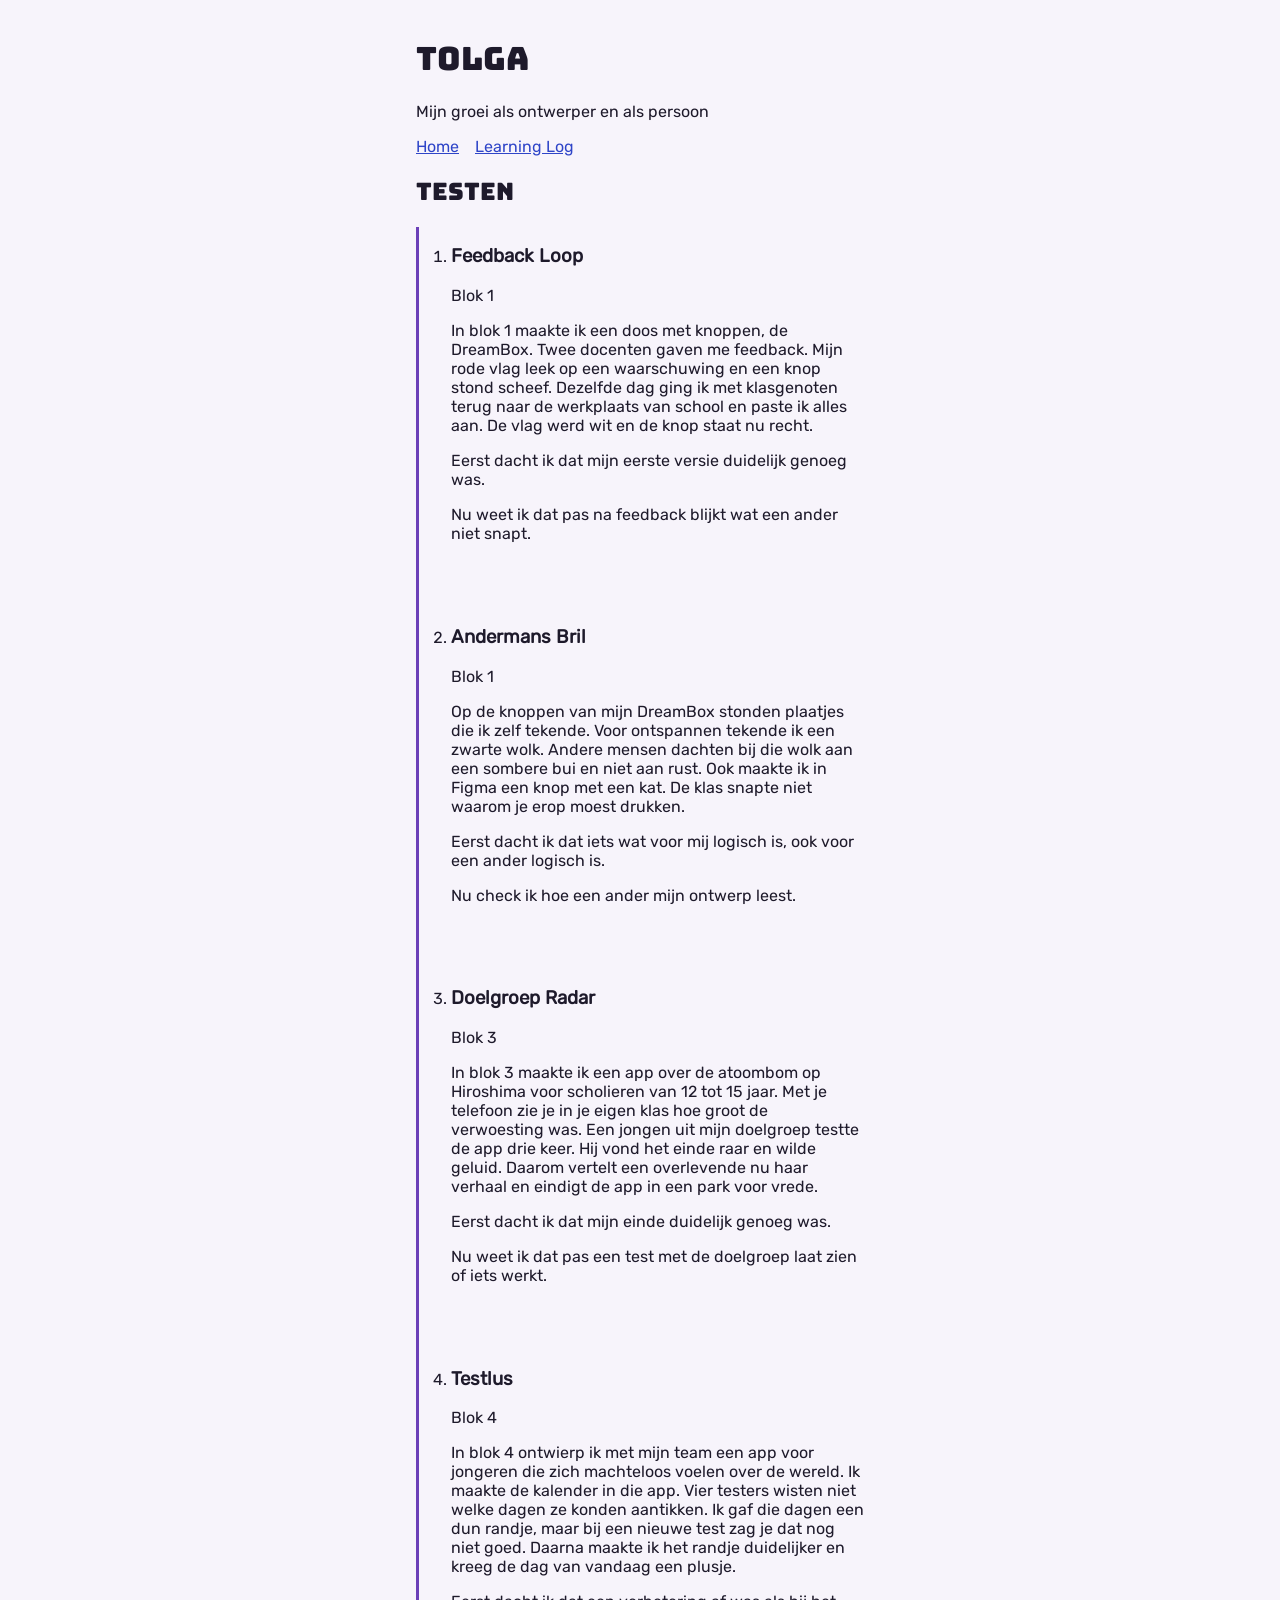
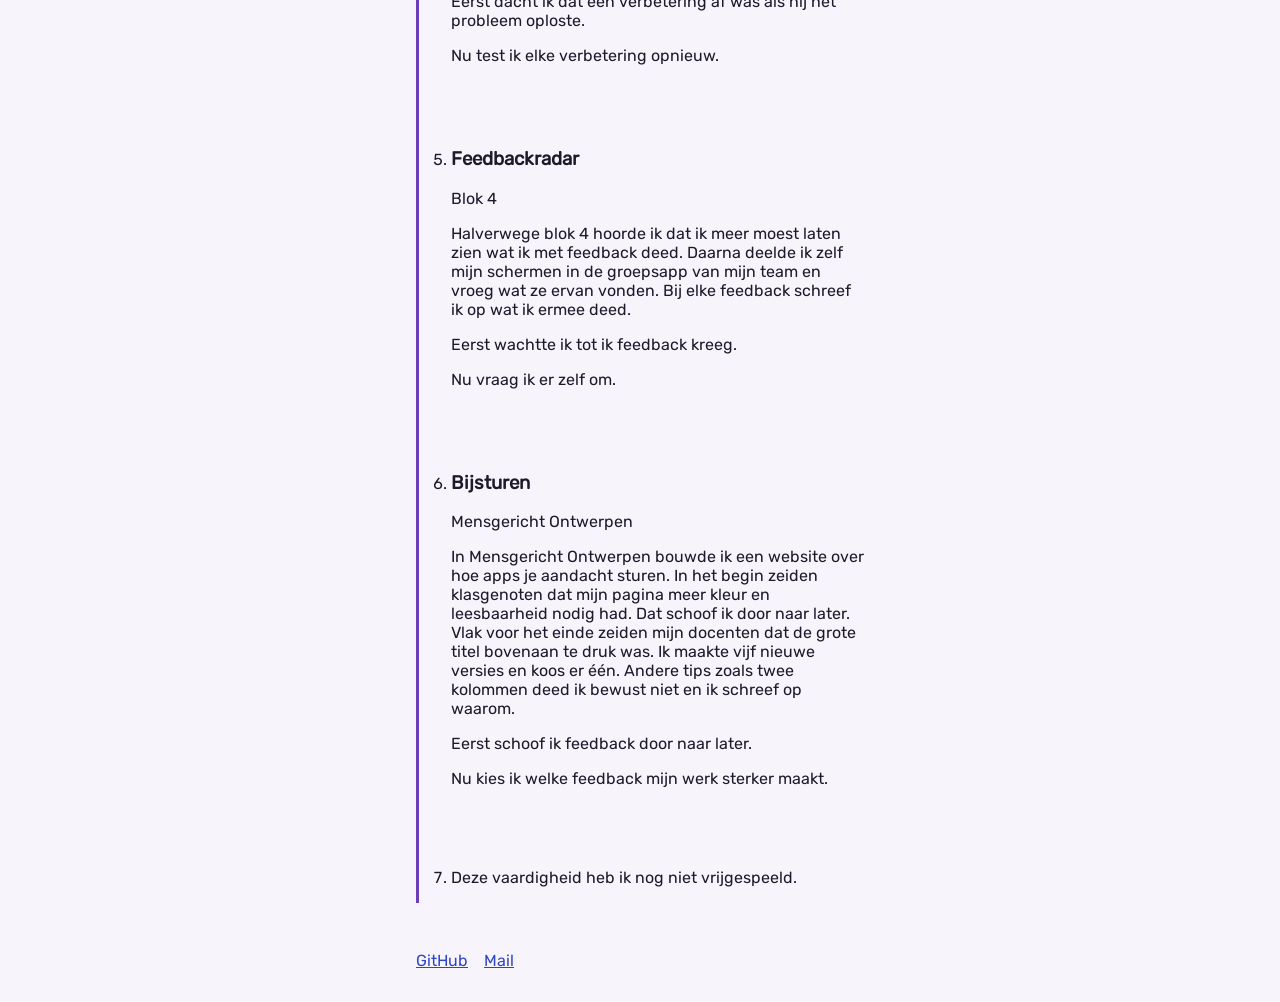
==== index.html @ 5c1b427d "html tak testen met zes vaardigheden en een slot" ====
<!doctype html>
<html lang="nl">
  <head>
    <meta charset="UTF-8" />
    <meta name="viewport" content="width=device-width, initial-scale=1.0" />
    <meta name="author" content="Tolga Kece" />
    <meta name="color-scheme" content="dark light" />

    <title>Digital garden van Tolga</title>
    <link rel="stylesheet" href="./css/normal.css" />

    <!-- Voeg jouw eigen domein toe in data-page -->
    <script
      data-page="https://tolgakece.nl"
      src="./scripts/main.js"
      defer
    ></script>
  </head>
  <body>
    <header>
      <h1>Tolga</h1>
      <p>Mijn groei als ontwerper en als persoon</p>
      <nav>
        <ul>
          <li><a href="index.html">Home</a></li>
          <li><a href="https://github.com/Tolgak68/Tolga">Learning Log</a></li>
        </ul>
      </nav>
    </header>

    <main>
      <section>
        <h2>Testen</h2>
        <ol>
          <li>
            <h3>Feedback Loop</h3>
            <p>Blok 1</p>
            <p>
              In blok 1 maakte ik een doos met knoppen, de DreamBox. Twee
              docenten gaven me feedback. Mijn rode vlag leek op een
              waarschuwing en een knop stond scheef. Dezelfde dag ging ik met
              klasgenoten terug naar de werkplaats van school en paste ik alles
              aan. De vlag werd wit en de knop staat nu recht.
            </p>
            <p>Eerst dacht ik dat mijn eerste versie duidelijk genoeg was.</p>
            <p>
              Nu weet ik dat pas na feedback blijkt wat een ander niet snapt.
            </p>
          </li>

          <li>
            <h3>Andermans Bril</h3>
            <p>Blok 1</p>
            <p>
              Op de knoppen van mijn DreamBox stonden plaatjes die ik zelf
              tekende. Voor ontspannen tekende ik een zwarte wolk. Andere mensen
              dachten bij die wolk aan een sombere bui en niet aan rust. Ook
              maakte ik in Figma een knop met een kat. De klas snapte niet
              waarom je erop moest drukken.
            </p>
            <p>
              Eerst dacht ik dat iets wat voor mij logisch is, ook voor een
              ander logisch is.
            </p>
            <p>Nu check ik hoe een ander mijn ontwerp leest.</p>
          </li>

          <li>
            <h3>Doelgroep Radar</h3>
            <p>Blok 3</p>
            <p>
              In blok 3 maakte ik een app over de atoombom op Hiroshima voor
              scholieren van 12 tot 15 jaar. Met je telefoon zie je in je eigen
              klas hoe groot de verwoesting was. Een jongen uit mijn doelgroep
              testte de app drie keer. Hij vond het einde raar en wilde geluid.
              Daarom vertelt een overlevende nu haar verhaal en eindigt de app
              in een park voor vrede.
            </p>
            <p>Eerst dacht ik dat mijn einde duidelijk genoeg was.</p>
            <p>
              Nu weet ik dat pas een test met de doelgroep laat zien of iets
              werkt.
            </p>
          </li>

          <li>
            <h3>Testlus</h3>
            <p>Blok 4</p>
            <p>
              In blok 4 ontwierp ik met mijn team een app voor jongeren die zich
              machteloos voelen over de wereld. Ik maakte de kalender in die
              app. Vier testers wisten niet welke dagen ze konden aantikken. Ik
              gaf die dagen een dun randje, maar bij een nieuwe test zag je dat
              nog niet goed. Daarna maakte ik het randje duidelijker en kreeg de
              dag van vandaag een plusje.
            </p>
            <p>
              Eerst dacht ik dat een verbetering af was als hij het probleem
              oploste.
            </p>
            <p>Nu test ik elke verbetering opnieuw.</p>
          </li>

          <li>
            <h3>Feedbackradar</h3>
            <p>Blok 4</p>
            <p>
              Halverwege blok 4 hoorde ik dat ik meer moest laten zien wat ik
              met feedback deed. Daarna deelde ik zelf mijn schermen in de
              groepsapp van mijn team en vroeg wat ze ervan vonden. Bij elke
              feedback schreef ik op wat ik ermee deed.
            </p>
            <p>Eerst wachtte ik tot ik feedback kreeg.</p>
            <p>Nu vraag ik er zelf om.</p>
          </li>

          <li>
            <h3>Bijsturen</h3>
            <p>Mensgericht Ontwerpen</p>
            <p>
              In Mensgericht Ontwerpen bouwde ik een website over hoe apps je
              aandacht sturen. In het begin zeiden klasgenoten dat mijn pagina
              meer kleur en leesbaarheid nodig had. Dat schoof ik door naar
              later. Vlak voor het einde zeiden mijn docenten dat de grote titel
              bovenaan te druk was. Ik maakte vijf nieuwe versies en koos er
              één. Andere tips zoals twee kolommen deed ik bewust niet en ik
              schreef op waarom.
            </p>
            <p>Eerst schoof ik feedback door naar later.</p>
            <p>Nu kies ik welke feedback mijn werk sterker maakt.</p>
          </li>

          <li>
            <p>Deze vaardigheid heb ik nog niet vrijgespeeld.</p>
          </li>
        </ol>
      </section>
    </main>

    <footer>
      <ul>
        <li><a href="https://github.com/Tolgak68">GitHub</a></li>
        <li><a href="mailto:Tolga.kece@hva.nl">Mail</a></li>
      </ul>
    </footer>
  </body>
</html>
---- css/normal.css ----
/**************************
* MARK: Fonts
**************************/

@font-face {
  font-family: "Bungee";
  src: url(../fonts/Bungee-Regular.ttf);
  font-weight: 400;
  font-style: normal;
}

@font-face {
  font-family: "Rubik";
  src: url(../fonts/Rubik-VariableFont_wght.ttf);
  font-weight: 400;
  font-style: normal;
}

/**************************
* MARK: Custom properties
**************************/

html {
  color-scheme: light dark;

  /* kleuren uit mijn mini style guide, eerst licht dan donker */
  --achtergrond: light-dark(#f7f4fb, #15111f);
  --tekst: light-dark(#1e1a2b, #f3effa);
  --blauw: light-dark(#2f45c8, #5b7cff);
  --roze: light-dark(#c2185b, #ff5fa8);
  --paars: light-dark(#6b3fb8, #a77bff);
}

/**************************
* MARK: Algemene Styling
**************************/

*,
*::after,
*::before {
  box-sizing: border-box;
}

img {
  display: block;
  max-width: 100%;
  height: auto;
}

body {
  max-width: 30em;
  margin: auto;
  padding: 1em;
  font-family: "Rubik", system-ui;
  background-color: var(--achtergrond);
  color: var(--tekst);
}

h1,
h2 {
  font-family: "Bungee", system-ui;
  font-weight: 400;
}

a {
  color: var(--blauw);
}

a:hover {
  color: var(--roze);
}

/**************************
* MARK: Header
**************************/

header {
}

nav ul {
  display: flex;
  gap: 1em;
  padding: 0;
  list-style: none;
}

/**************************
* MARK: Footer
**************************/

footer {
  margin-top: 3em;
}

footer ul {
  display: flex;
  gap: 1em;
  padding: 0;
  list-style: none;
}

/**************************
* MARK: Main
**************************/

main {
}

main ol {
  display: grid;
  gap: 3em;
  padding-left: 2em;
  border-left: 0.2em solid var(--paars);
}

/**************************
* MARK: Section ...
**************************/
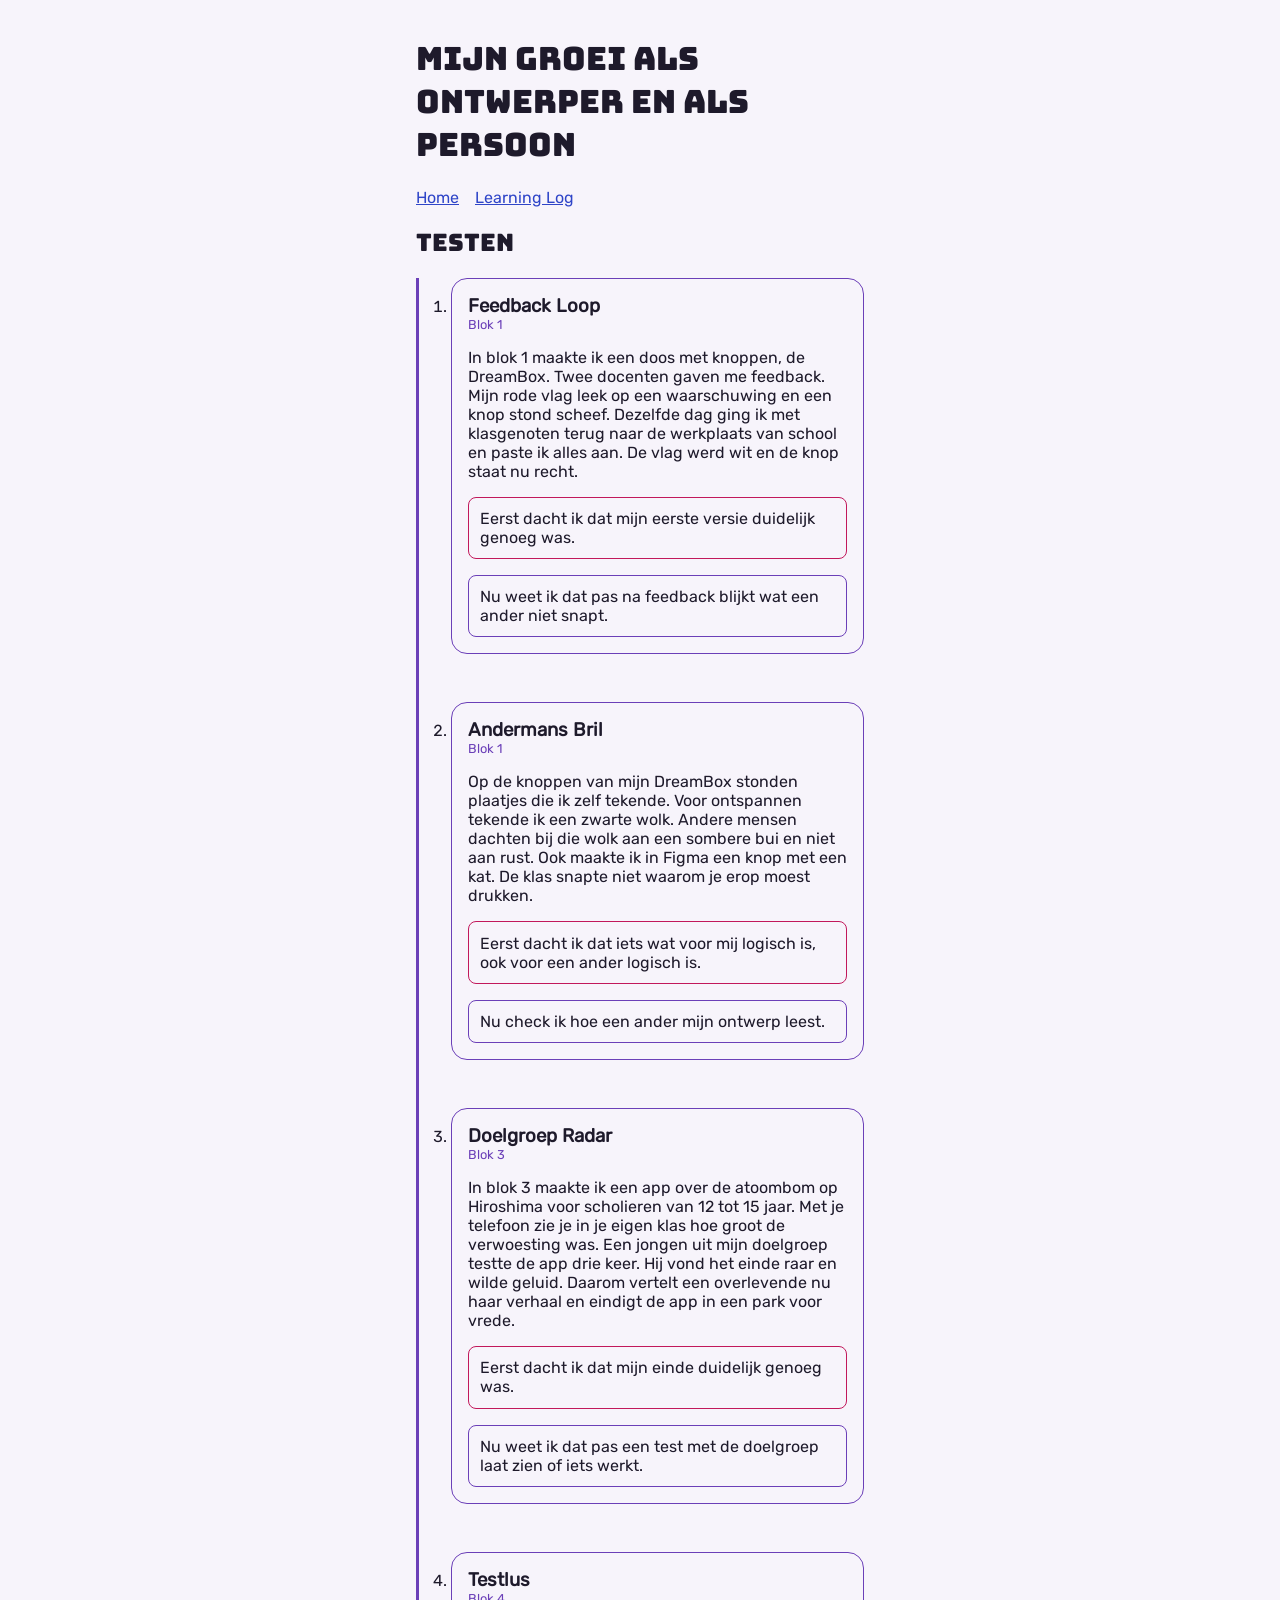
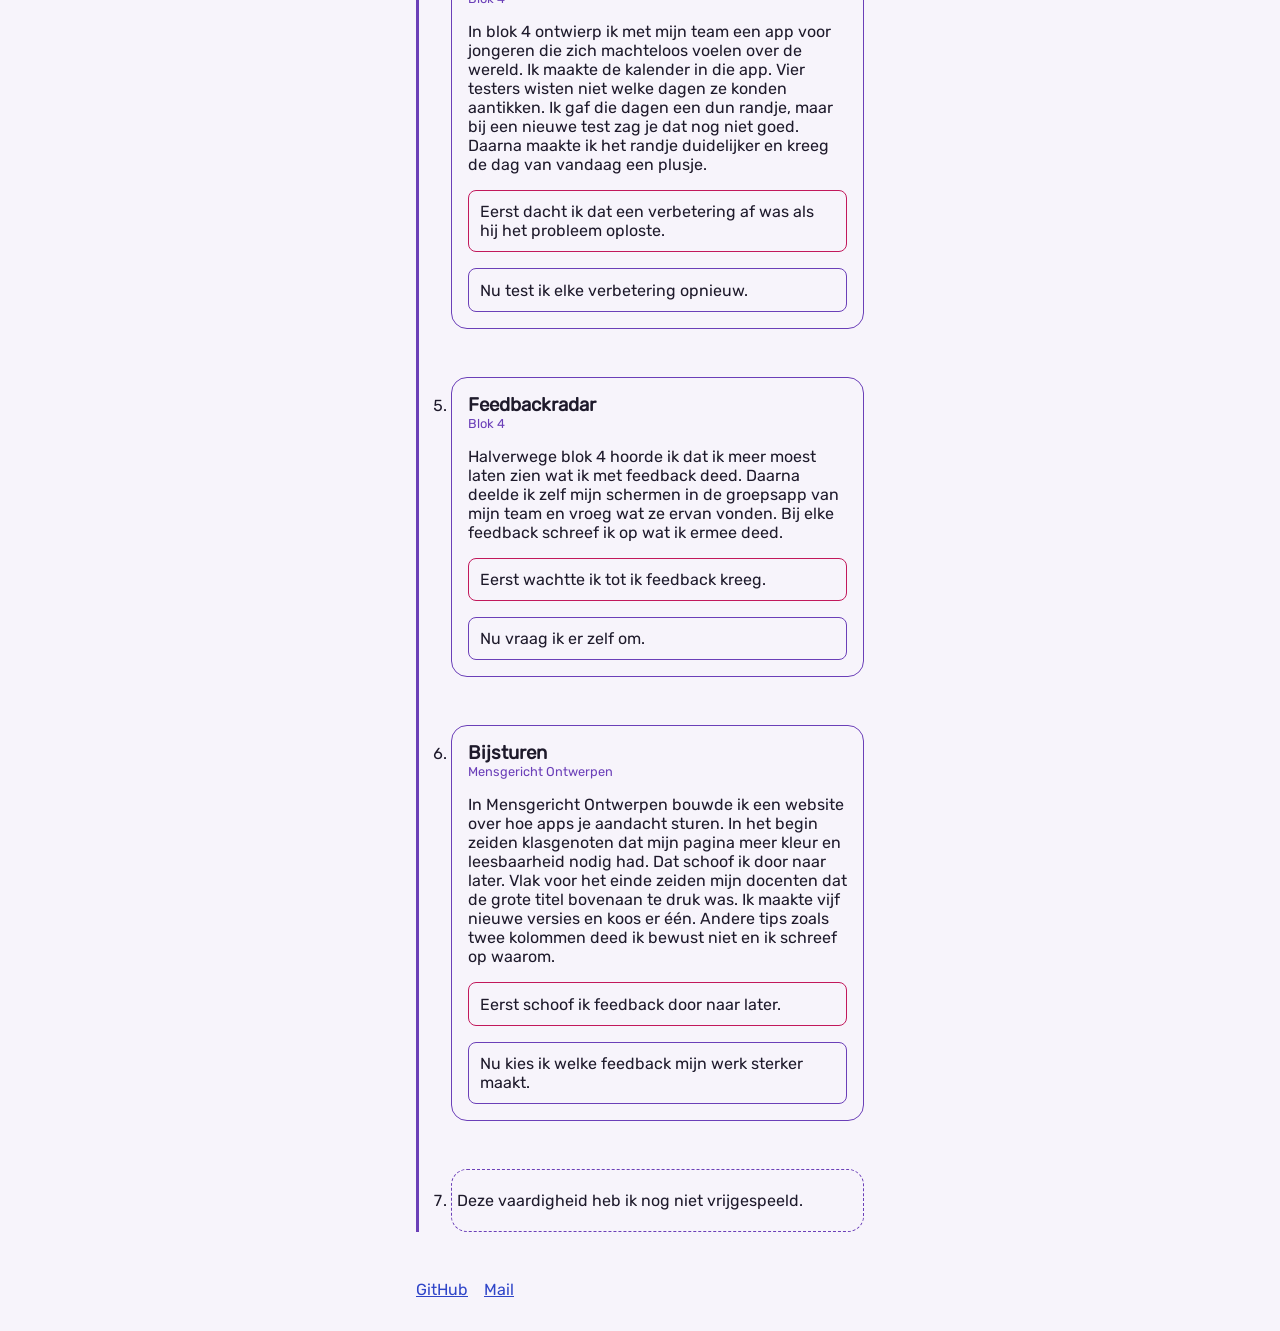
==== commit f85257d6: "titel aangepast" ====
--- a/index.html
+++ b/index.html
@@ -18,8 +18,7 @@
   </head>
   <body>
     <header>
-      <h1>Tolga</h1>
-      <p>Mijn groei als ontwerper en als persoon</p>
+      <h1>Mijn groei als ontwerper en als persoon</h1>
       <nav>
         <ul>
           <li><a href="index.html">Home</a></li>
@@ -34,7 +33,7 @@
         <ol>
           <li>
             <h3>Feedback Loop</h3>
-            <p>Blok 1</p>
+            <p class="blok">Blok 1</p>
             <p>
               In blok 1 maakte ik een doos met knoppen, de DreamBox. Twee
               docenten gaven me feedback. Mijn rode vlag leek op een
@@ -42,15 +41,17 @@
               klasgenoten terug naar de werkplaats van school en paste ik alles
               aan. De vlag werd wit en de knop staat nu recht.
             </p>
-            <p>Eerst dacht ik dat mijn eerste versie duidelijk genoeg was.</p>
-            <p>
+            <p class="eerst">
+              Eerst dacht ik dat mijn eerste versie duidelijk genoeg was.
+            </p>
+            <p class="nu">
               Nu weet ik dat pas na feedback blijkt wat een ander niet snapt.
             </p>
           </li>
 
           <li>
             <h3>Andermans Bril</h3>
-            <p>Blok 1</p>
+            <p class="blok">Blok 1</p>
             <p>
               Op de knoppen van mijn DreamBox stonden plaatjes die ik zelf
               tekende. Voor ontspannen tekende ik een zwarte wolk. Andere mensen
@@ -58,16 +59,16 @@
               maakte ik in Figma een knop met een kat. De klas snapte niet
               waarom je erop moest drukken.
             </p>
-            <p>
+            <p class="eerst">
               Eerst dacht ik dat iets wat voor mij logisch is, ook voor een
               ander logisch is.
             </p>
-            <p>Nu check ik hoe een ander mijn ontwerp leest.</p>
+            <p class="nu">Nu check ik hoe een ander mijn ontwerp leest.</p>
           </li>
 
           <li>
             <h3>Doelgroep Radar</h3>
-            <p>Blok 3</p>
+            <p class="blok">Blok 3</p>
             <p>
               In blok 3 maakte ik een app over de atoombom op Hiroshima voor
               scholieren van 12 tot 15 jaar. Met je telefoon zie je in je eigen
@@ -76,8 +77,10 @@
               Daarom vertelt een overlevende nu haar verhaal en eindigt de app
               in een park voor vrede.
             </p>
-            <p>Eerst dacht ik dat mijn einde duidelijk genoeg was.</p>
-            <p>
+            <p class="eerst">
+              Eerst dacht ik dat mijn einde duidelijk genoeg was.
+            </p>
+            <p class="nu">
               Nu weet ik dat pas een test met de doelgroep laat zien of iets
               werkt.
             </p>
@@ -85,7 +88,7 @@
 
           <li>
             <h3>Testlus</h3>
-            <p>Blok 4</p>
+            <p class="blok">Blok 4</p>
             <p>
               In blok 4 ontwierp ik met mijn team een app voor jongeren die zich
               machteloos voelen over de wereld. Ik maakte de kalender in die
@@ -94,29 +97,29 @@
               nog niet goed. Daarna maakte ik het randje duidelijker en kreeg de
               dag van vandaag een plusje.
             </p>
-            <p>
+            <p class="eerst">
               Eerst dacht ik dat een verbetering af was als hij het probleem
               oploste.
             </p>
-            <p>Nu test ik elke verbetering opnieuw.</p>
+            <p class="nu">Nu test ik elke verbetering opnieuw.</p>
           </li>
 
           <li>
             <h3>Feedbackradar</h3>
-            <p>Blok 4</p>
+            <p class="blok">Blok 4</p>
             <p>
               Halverwege blok 4 hoorde ik dat ik meer moest laten zien wat ik
               met feedback deed. Daarna deelde ik zelf mijn schermen in de
               groepsapp van mijn team en vroeg wat ze ervan vonden. Bij elke
               feedback schreef ik op wat ik ermee deed.
             </p>
-            <p>Eerst wachtte ik tot ik feedback kreeg.</p>
-            <p>Nu vraag ik er zelf om.</p>
+            <p class="eerst">Eerst wachtte ik tot ik feedback kreeg.</p>
+            <p class="nu">Nu vraag ik er zelf om.</p>
           </li>
 
           <li>
             <h3>Bijsturen</h3>
-            <p>Mensgericht Ontwerpen</p>
+            <p class="blok">Mensgericht Ontwerpen</p>
             <p>
               In Mensgericht Ontwerpen bouwde ik een website over hoe apps je
               aandacht sturen. In het begin zeiden klasgenoten dat mijn pagina
@@ -126,11 +129,11 @@
               één. Andere tips zoals twee kolommen deed ik bewust niet en ik
               schreef op waarom.
             </p>
-            <p>Eerst schoof ik feedback door naar later.</p>
-            <p>Nu kies ik welke feedback mijn werk sterker maakt.</p>
+            <p class="eerst">Eerst schoof ik feedback door naar later.</p>
+            <p class="nu">Nu kies ik welke feedback mijn werk sterker maakt.</p>
           </li>
 
-          <li>
+          <li class="slot">
             <p>Deze vaardigheid heb ik nog niet vrijgespeeld.</p>
           </li>
         </ol>
--- a/css/normal.css
+++ b/css/normal.css
@@ -113,6 +113,44 @@
   border-left: 0.2em solid var(--paars);
 }
 
+/* elke vaardigheid als kaartje */
+main li {
+  padding: 1em;
+  border: 0.1em solid var(--paars);
+  border-radius: 1em;
+}
+
+main h3 {
+  margin-top: 0;
+  margin-bottom: 0;
+}
+
+/* het blok klein en paars */
+.blok {
+  font-size: 0.8em;
+  color: var(--paars);
+  margin-top: 0;
+}
+
+/* eerst dacht ik en nu weet ik in een eigen kader */
+.eerst,
+.nu {
+  padding: 0.7em;
+  border: 0.1em solid var(--roze);
+  border-radius: 0.5em;
+}
+
+.nu {
+  border-color: var(--paars);
+  margin-bottom: 0;
+}
+
+/* het lege slot met stippellijnen */
+.slot {
+  border-style: dashed;
+  padding: 0.3em;
+}
+
 /**************************
 * MARK: Section ...
 **************************/
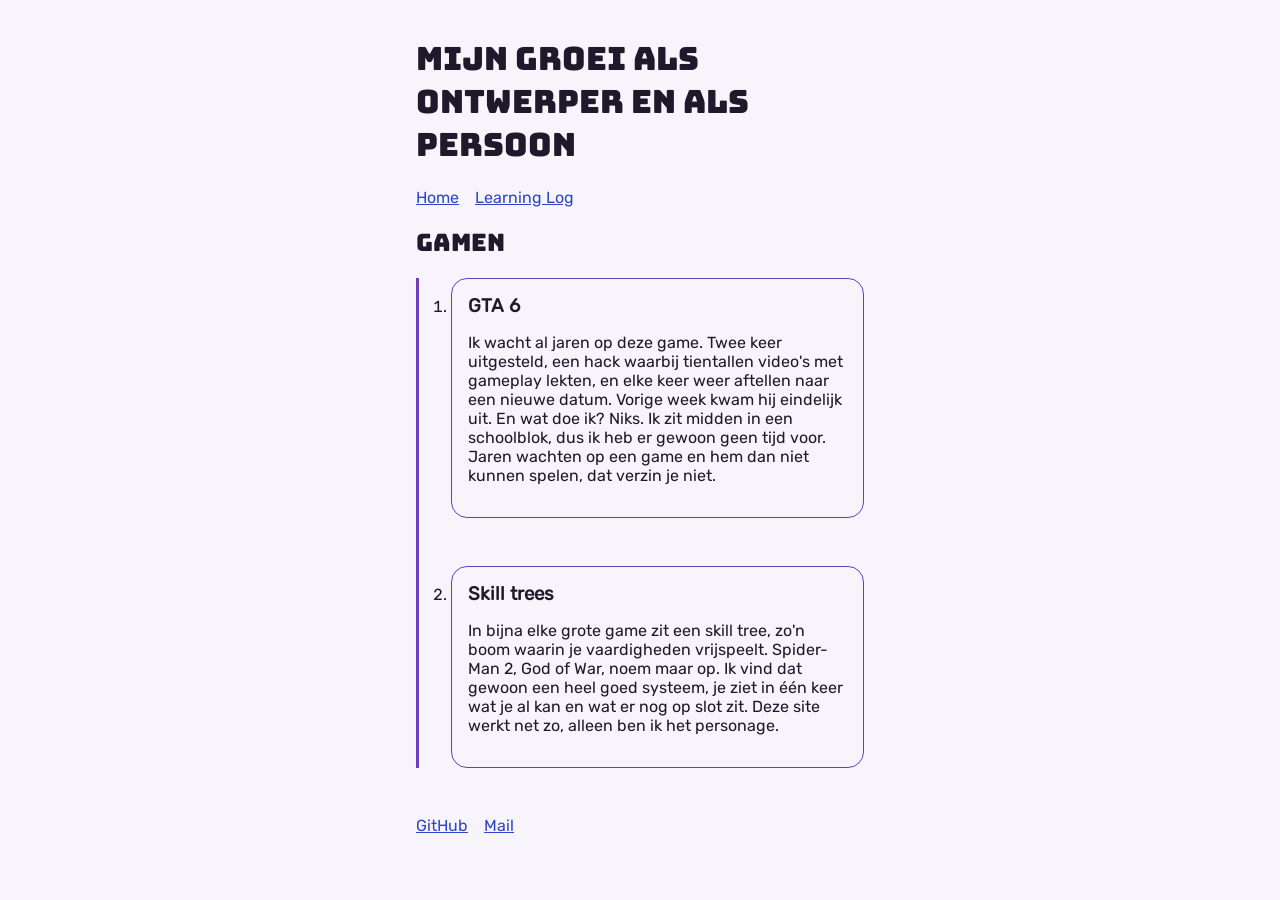
==== commit e07ec546: "tak gamen toegevoegd met twee kaartjes" ====
--- a/index.html
+++ b/index.html
@@ -29,112 +29,28 @@
 
     <main>
       <section>
-        <h2>Testen</h2>
+        <h2>Gamen</h2>
         <ol>
           <li>
-            <h3>Feedback Loop</h3>
-            <p class="blok">Blok 1</p>
+            <h3>GTA 6</h3>
             <p>
-              In blok 1 maakte ik een doos met knoppen, de DreamBox. Twee
-              docenten gaven me feedback. Mijn rode vlag leek op een
-              waarschuwing en een knop stond scheef. Dezelfde dag ging ik met
-              klasgenoten terug naar de werkplaats van school en paste ik alles
-              aan. De vlag werd wit en de knop staat nu recht.
-            </p>
-            <p class="eerst">
-              Eerst dacht ik dat mijn eerste versie duidelijk genoeg was.
-            </p>
-            <p class="nu">
-              Nu weet ik dat pas na feedback blijkt wat een ander niet snapt.
+              Ik wacht al jaren op deze game. Twee keer uitgesteld, een hack
+              waarbij tientallen video's met gameplay lekten, en elke keer weer
+              aftellen naar een nieuwe datum. Vorige week kwam hij eindelijk
+              uit. En wat doe ik? Niks. Ik zit midden in een schoolblok, dus ik
+              heb er gewoon geen tijd voor. Jaren wachten op een game en hem dan
+              niet kunnen spelen, dat verzin je niet.
             </p>
           </li>
-
           <li>
-            <h3>Andermans Bril</h3>
-            <p class="blok">Blok 1</p>
+            <h3>Skill trees</h3>
             <p>
-              Op de knoppen van mijn DreamBox stonden plaatjes die ik zelf
-              tekende. Voor ontspannen tekende ik een zwarte wolk. Andere mensen
-              dachten bij die wolk aan een sombere bui en niet aan rust. Ook
-              maakte ik in Figma een knop met een kat. De klas snapte niet
-              waarom je erop moest drukken.
+              In bijna elke grote game zit een skill tree, zo'n boom waarin je
+              vaardigheden vrijspeelt. Spider-Man 2, God of War, noem maar op.
+              Ik vind dat gewoon een heel goed systeem, je ziet in één keer wat
+              je al kan en wat er nog op slot zit. Deze site werkt net zo,
+              alleen ben ik het personage.
             </p>
-            <p class="eerst">
-              Eerst dacht ik dat iets wat voor mij logisch is, ook voor een
-              ander logisch is.
-            </p>
-            <p class="nu">Nu check ik hoe een ander mijn ontwerp leest.</p>
-          </li>
-
-          <li>
-            <h3>Doelgroep Radar</h3>
-            <p class="blok">Blok 3</p>
-            <p>
-              In blok 3 maakte ik een app over de atoombom op Hiroshima voor
-              scholieren van 12 tot 15 jaar. Met je telefoon zie je in je eigen
-              klas hoe groot de verwoesting was. Een jongen uit mijn doelgroep
-              testte de app drie keer. Hij vond het einde raar en wilde geluid.
-              Daarom vertelt een overlevende nu haar verhaal en eindigt de app
-              in een park voor vrede.
-            </p>
-            <p class="eerst">
-              Eerst dacht ik dat mijn einde duidelijk genoeg was.
-            </p>
-            <p class="nu">
-              Nu weet ik dat pas een test met de doelgroep laat zien of iets
-              werkt.
-            </p>
-          </li>
-
-          <li>
-            <h3>Testlus</h3>
-            <p class="blok">Blok 4</p>
-            <p>
-              In blok 4 ontwierp ik met mijn team een app voor jongeren die zich
-              machteloos voelen over de wereld. Ik maakte de kalender in die
-              app. Vier testers wisten niet welke dagen ze konden aantikken. Ik
-              gaf die dagen een dun randje, maar bij een nieuwe test zag je dat
-              nog niet goed. Daarna maakte ik het randje duidelijker en kreeg de
-              dag van vandaag een plusje.
-            </p>
-            <p class="eerst">
-              Eerst dacht ik dat een verbetering af was als hij het probleem
-              oploste.
-            </p>
-            <p class="nu">Nu test ik elke verbetering opnieuw.</p>
-          </li>
-
-          <li>
-            <h3>Feedbackradar</h3>
-            <p class="blok">Blok 4</p>
-            <p>
-              Halverwege blok 4 hoorde ik dat ik meer moest laten zien wat ik
-              met feedback deed. Daarna deelde ik zelf mijn schermen in de
-              groepsapp van mijn team en vroeg wat ze ervan vonden. Bij elke
-              feedback schreef ik op wat ik ermee deed.
-            </p>
-            <p class="eerst">Eerst wachtte ik tot ik feedback kreeg.</p>
-            <p class="nu">Nu vraag ik er zelf om.</p>
-          </li>
-
-          <li>
-            <h3>Bijsturen</h3>
-            <p class="blok">Mensgericht Ontwerpen</p>
-            <p>
-              In Mensgericht Ontwerpen bouwde ik een website over hoe apps je
-              aandacht sturen. In het begin zeiden klasgenoten dat mijn pagina
-              meer kleur en leesbaarheid nodig had. Dat schoof ik door naar
-              later. Vlak voor het einde zeiden mijn docenten dat de grote titel
-              bovenaan te druk was. Ik maakte vijf nieuwe versies en koos er
-              één. Andere tips zoals twee kolommen deed ik bewust niet en ik
-              schreef op waarom.
-            </p>
-            <p class="eerst">Eerst schoof ik feedback door naar later.</p>
-            <p class="nu">Nu kies ik welke feedback mijn werk sterker maakt.</p>
-          </li>
-
-          <li class="slot">
-            <p>Deze vaardigheid heb ik nog niet vrijgespeeld.</p>
           </li>
         </ol>
       </section>
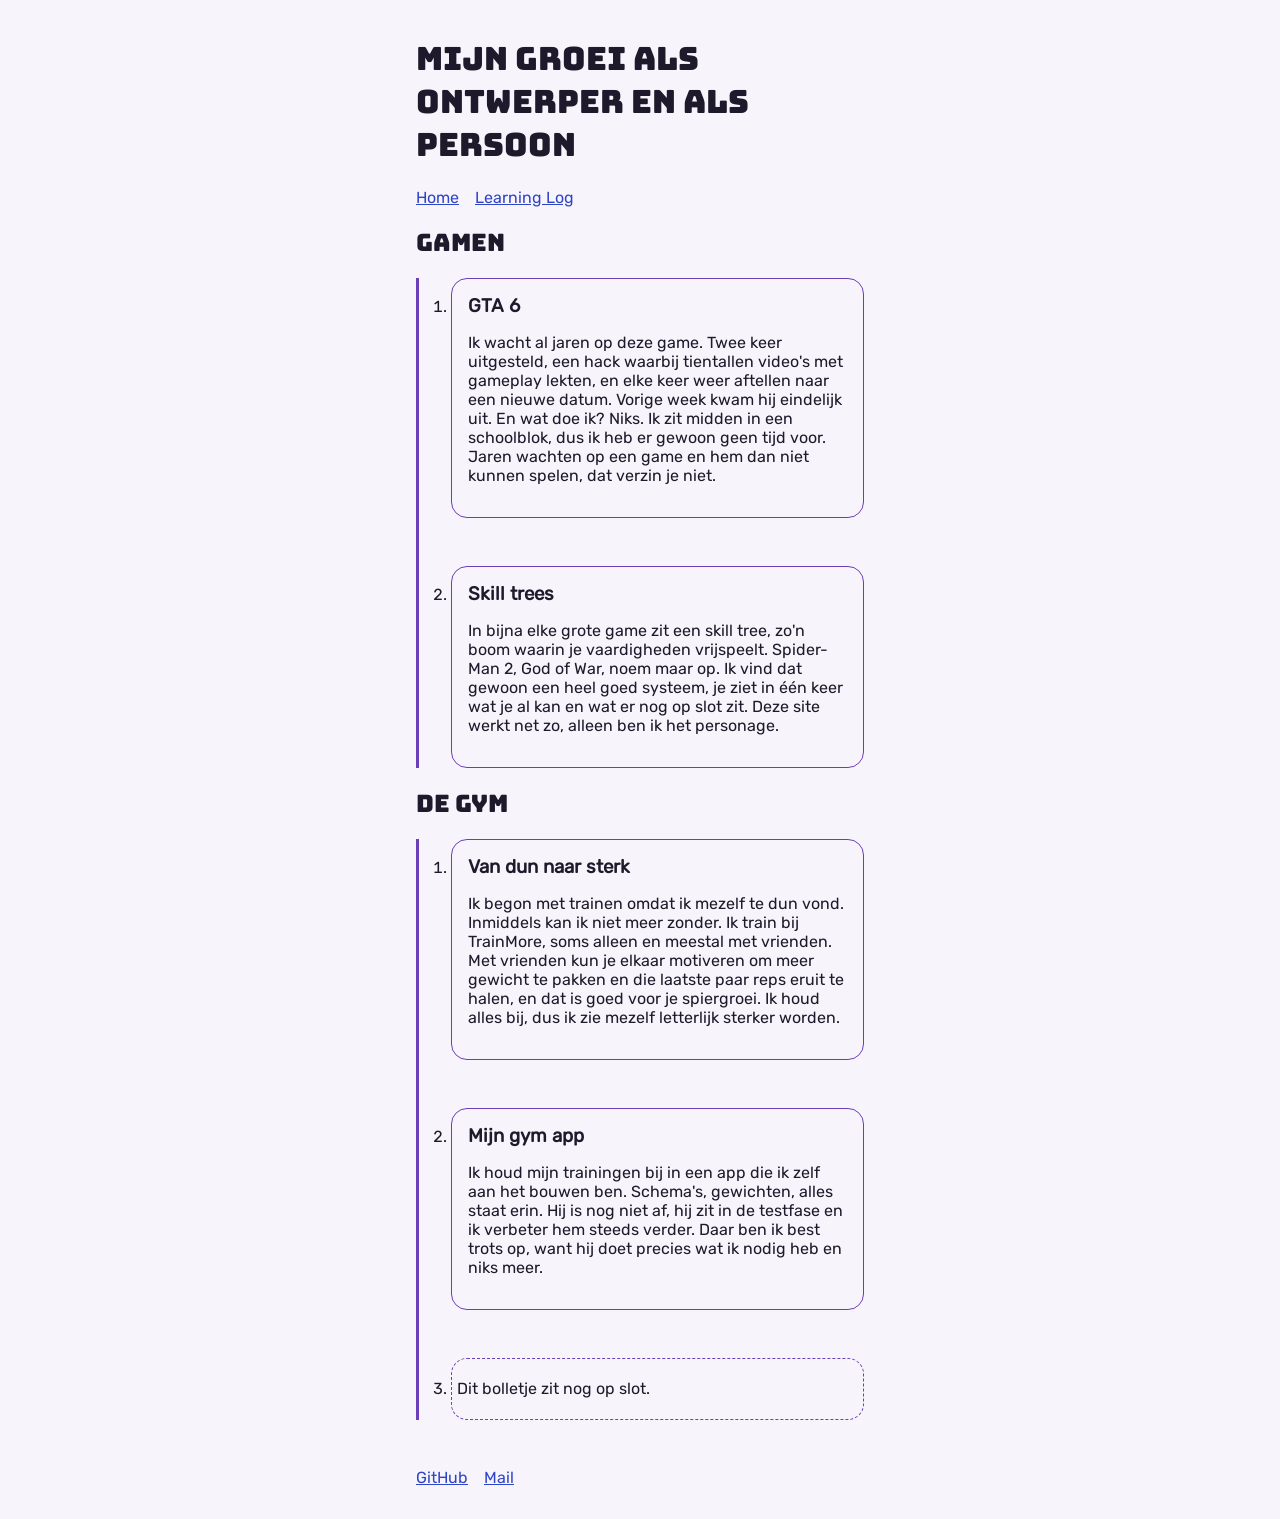
==== commit 63579320: "tak de gym toegevoegd met slot" ====
--- a/index.html
+++ b/index.html
@@ -54,6 +54,35 @@
           </li>
         </ol>
       </section>
+      <section>
+        <h2>De gym</h2>
+        <ol>
+          <li>
+            <h3>Van dun naar sterk</h3>
+            <p>
+              Ik begon met trainen omdat ik mezelf te dun vond. Inmiddels kan ik
+              niet meer zonder. Ik train bij TrainMore, soms alleen en meestal
+              met vrienden. Met vrienden kun je elkaar motiveren om meer gewicht
+              te pakken en die laatste paar reps eruit te halen, en dat is goed
+              voor je spiergroei. Ik houd alles bij, dus ik zie mezelf
+              letterlijk sterker worden.
+            </p>
+          </li>
+          <li>
+            <h3>Mijn gym app</h3>
+            <p>
+              Ik houd mijn trainingen bij in een app die ik zelf aan het bouwen
+              ben. Schema's, gewichten, alles staat erin. Hij is nog niet af,
+              hij zit in de testfase en ik verbeter hem steeds verder. Daar ben
+              ik best trots op, want hij doet precies wat ik nodig heb en niks
+              meer.
+            </p>
+          </li>
+          <li class="slot">
+            <p>Dit bolletje zit nog op slot.</p>
+          </li>
+        </ol>
+      </section>
     </main>
 
     <footer>
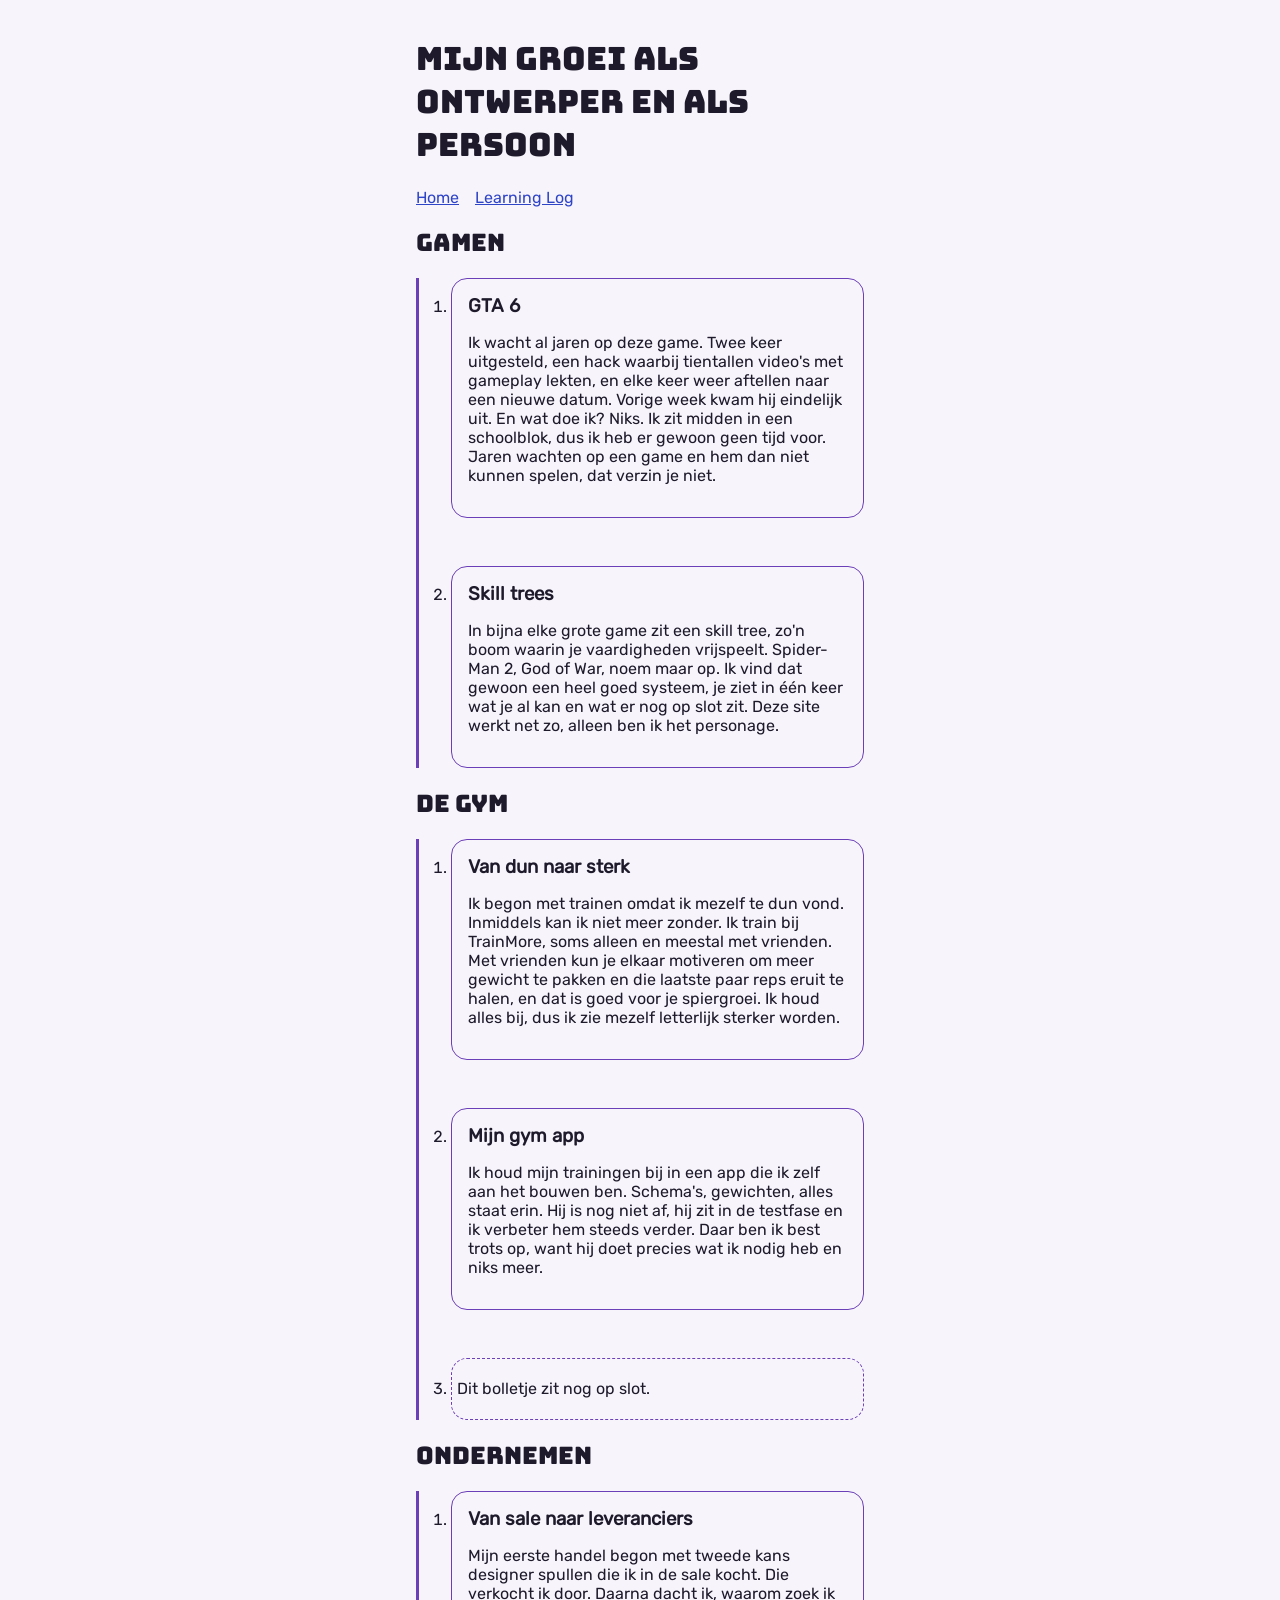
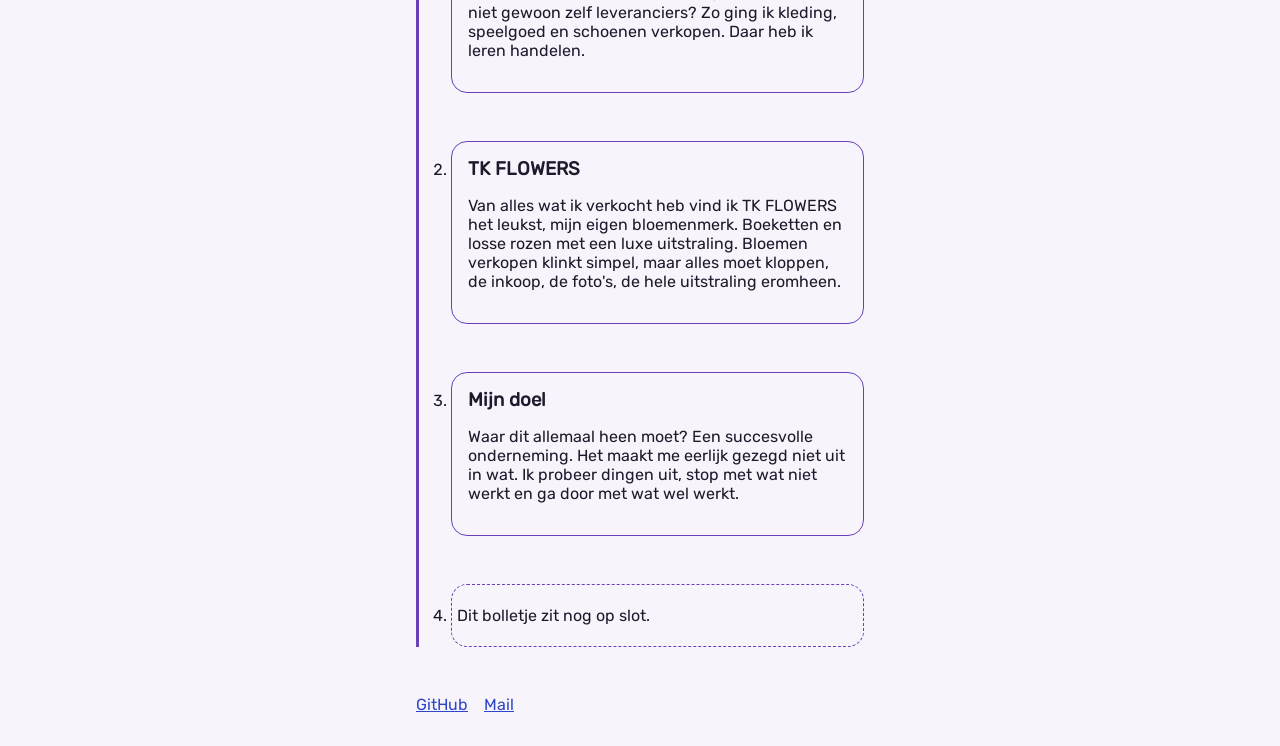
==== commit ee4e2509: "tak ondernemen toegevoegd" ====
--- a/index.html
+++ b/index.html
@@ -83,6 +83,40 @@
           </li>
         </ol>
       </section>
+      <section>
+        <h2>Ondernemen</h2>
+        <ol>
+          <li>
+            <h3>Van sale naar leveranciers</h3>
+            <p>
+              Mijn eerste handel begon met tweede kans designer spullen die ik
+              in de sale kocht. Die verkocht ik door. Daarna dacht ik, waarom
+              zoek ik niet gewoon zelf leveranciers? Zo ging ik kleding,
+              speelgoed en schoenen verkopen. Daar heb ik leren handelen.
+            </p>
+          </li>
+          <li>
+            <h3>TK FLOWERS</h3>
+            <p>
+              Van alles wat ik verkocht heb vind ik TK FLOWERS het leukst, mijn
+              eigen bloemenmerk. Boeketten en losse rozen met een luxe
+              uitstraling. Bloemen verkopen klinkt simpel, maar alles moet
+              kloppen, de inkoop, de foto's, de hele uitstraling eromheen.
+            </p>
+          </li>
+          <li>
+            <h3>Mijn doel</h3>
+            <p>
+              Waar dit allemaal heen moet? Een succesvolle onderneming. Het
+              maakt me eerlijk gezegd niet uit in wat. Ik probeer dingen uit,
+              stop met wat niet werkt en ga door met wat wel werkt.
+            </p>
+          </li>
+          <li class="slot">
+            <p>Dit bolletje zit nog op slot.</p>
+          </li>
+        </ol>
+      </section>
     </main>
 
     <footer>
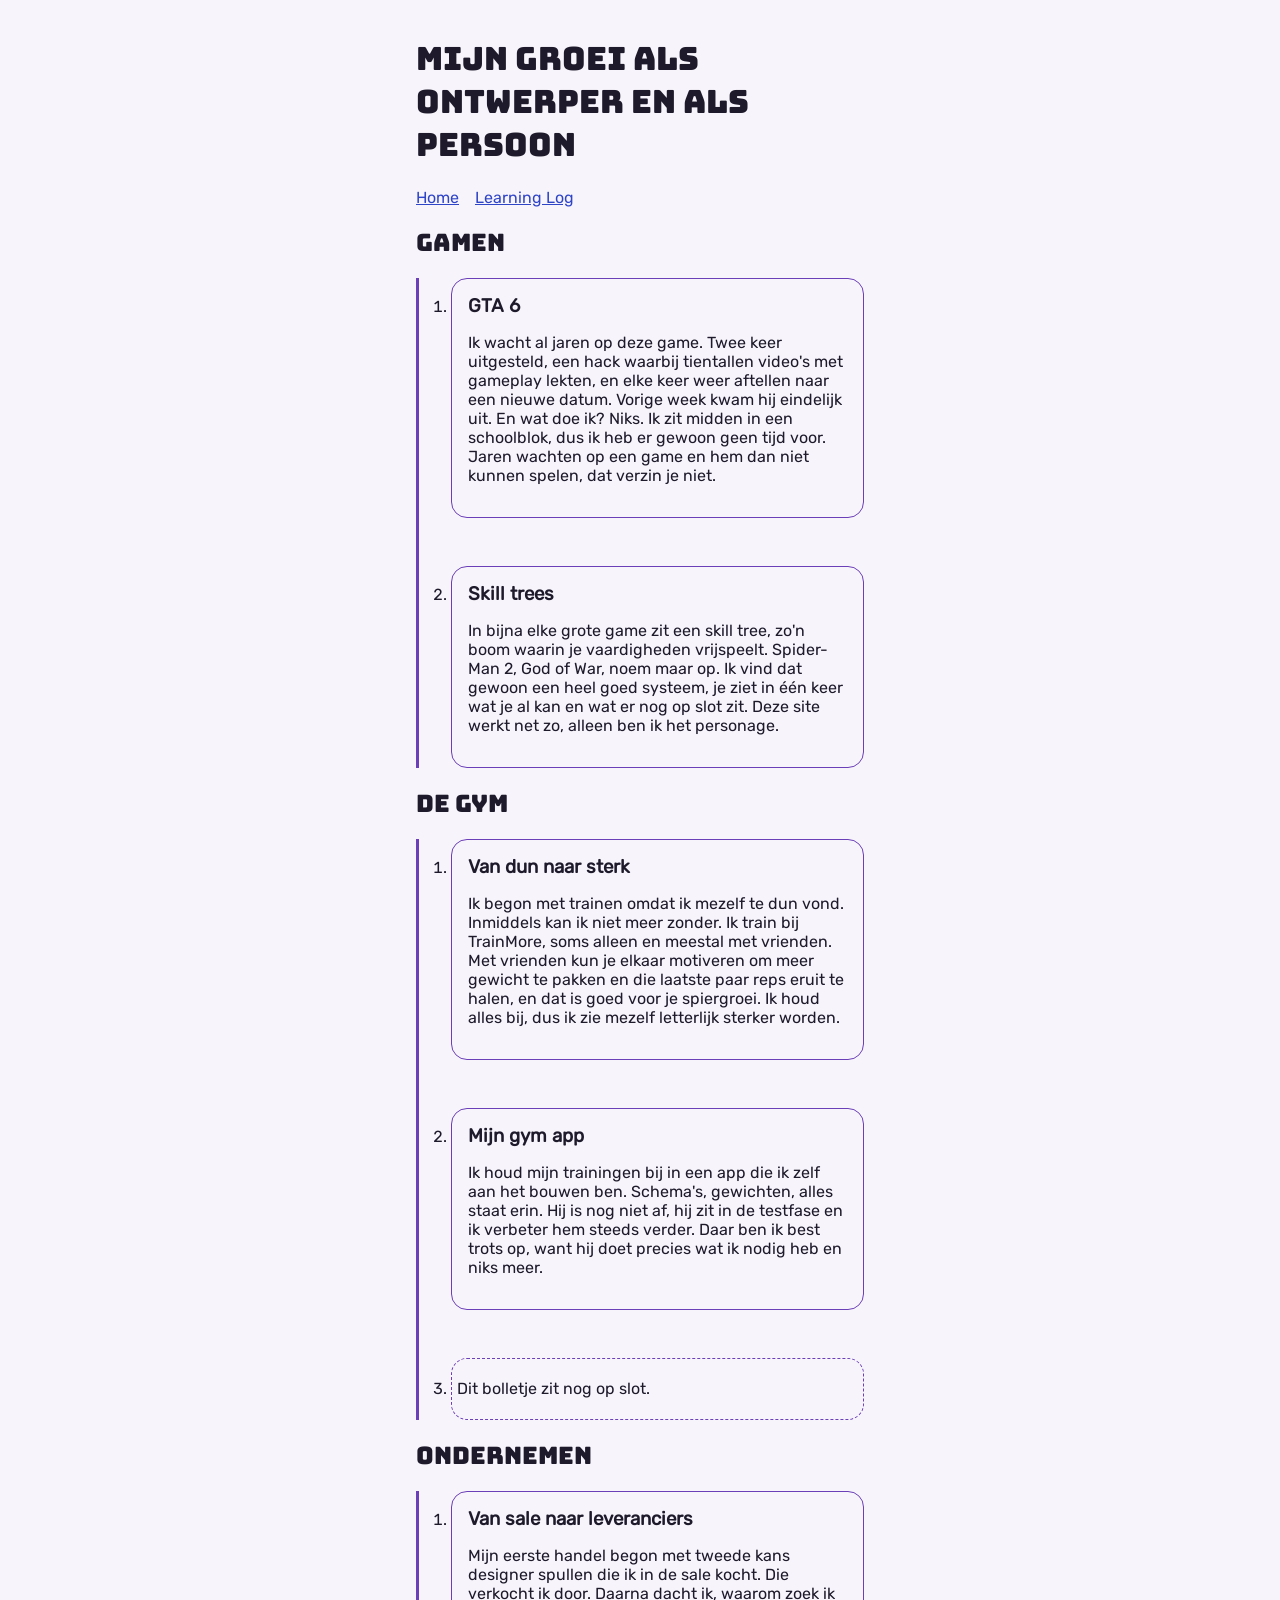
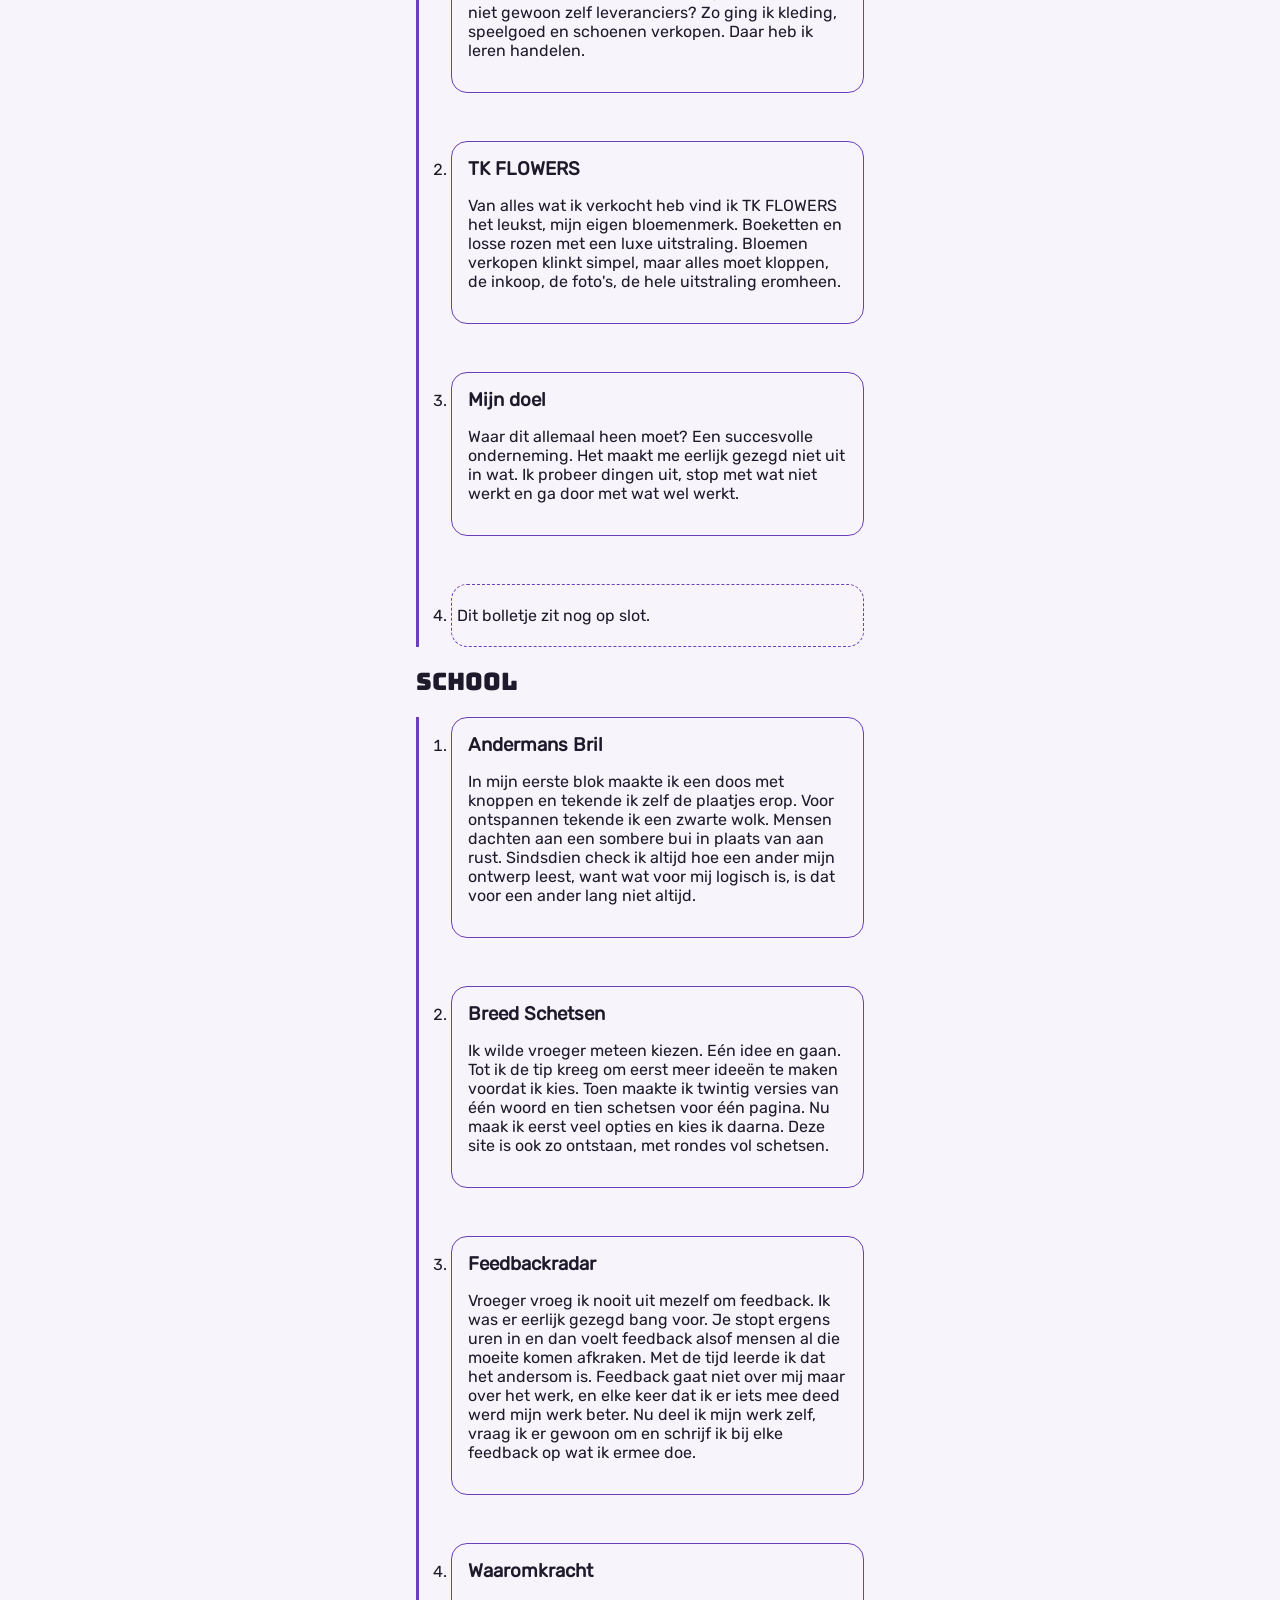
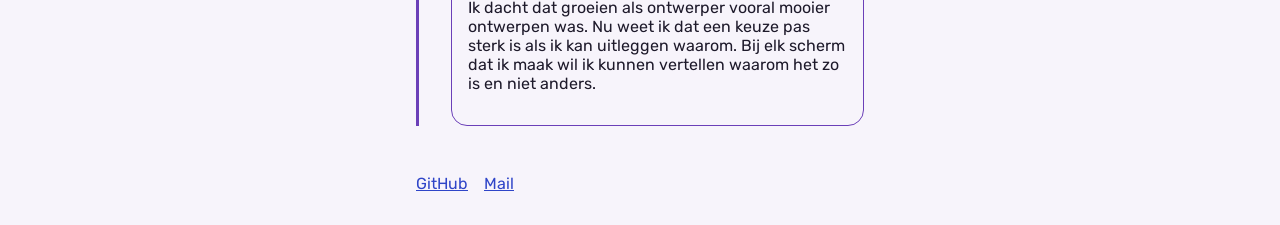
==== commit 8fa535b3: "tak school toegevoegd" ====
--- a/index.html
+++ b/index.html
@@ -117,6 +117,52 @@
           </li>
         </ol>
       </section>
+      <section>
+        <h2>School</h2>
+        <ol>
+          <li>
+            <h3>Andermans Bril</h3>
+            <p>
+              In mijn eerste blok maakte ik een doos met knoppen en tekende ik
+              zelf de plaatjes erop. Voor ontspannen tekende ik een zwarte wolk.
+              Mensen dachten aan een sombere bui in plaats van aan rust.
+              Sindsdien check ik altijd hoe een ander mijn ontwerp leest, want
+              wat voor mij logisch is, is dat voor een ander lang niet altijd.
+            </p>
+          </li>
+          <li>
+            <h3>Breed Schetsen</h3>
+            <p>
+              Ik wilde vroeger meteen kiezen. Eén idee en gaan. Tot ik de tip
+              kreeg om eerst meer ideeën te maken voordat ik kies. Toen maakte
+              ik twintig versies van één woord en tien schetsen voor één pagina.
+              Nu maak ik eerst veel opties en kies ik daarna. Deze site is ook
+              zo ontstaan, met rondes vol schetsen.
+            </p>
+          </li>
+          <li>
+            <h3>Feedbackradar</h3>
+            <p>
+              Vroeger vroeg ik nooit uit mezelf om feedback. Ik was er eerlijk
+              gezegd bang voor. Je stopt ergens uren in en dan voelt feedback
+              alsof mensen al die moeite komen afkraken. Met de tijd leerde ik
+              dat het andersom is. Feedback gaat niet over mij maar over het
+              werk, en elke keer dat ik er iets mee deed werd mijn werk beter.
+              Nu deel ik mijn werk zelf, vraag ik er gewoon om en schrijf ik bij
+              elke feedback op wat ik ermee doe.
+            </p>
+          </li>
+          <li>
+            <h3>Waaromkracht</h3>
+            <p>
+              Ik dacht dat groeien als ontwerper vooral mooier ontwerpen was. Nu
+              weet ik dat een keuze pas sterk is als ik kan uitleggen waarom.
+              Bij elk scherm dat ik maak wil ik kunnen vertellen waarom het zo
+              is en niet anders.
+            </p>
+          </li>
+        </ol>
+      </section>
     </main>
 
     <footer>
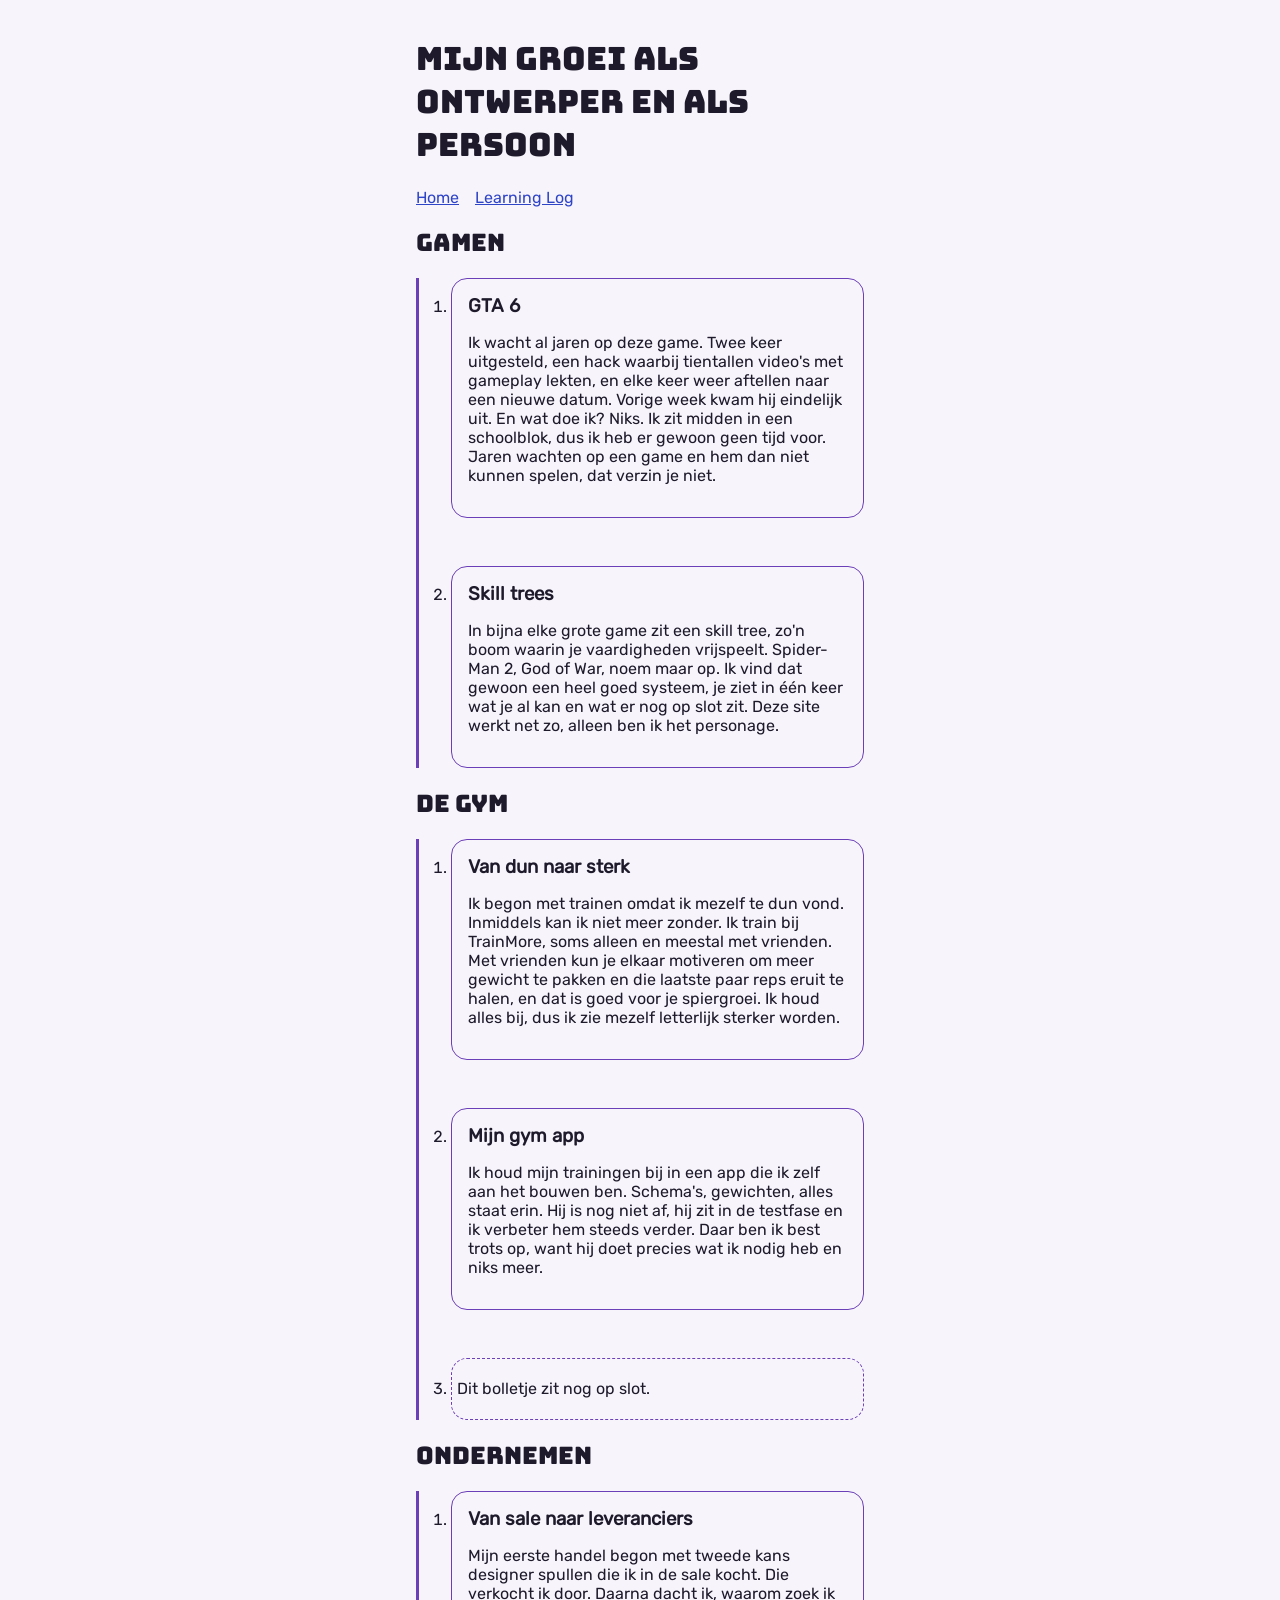
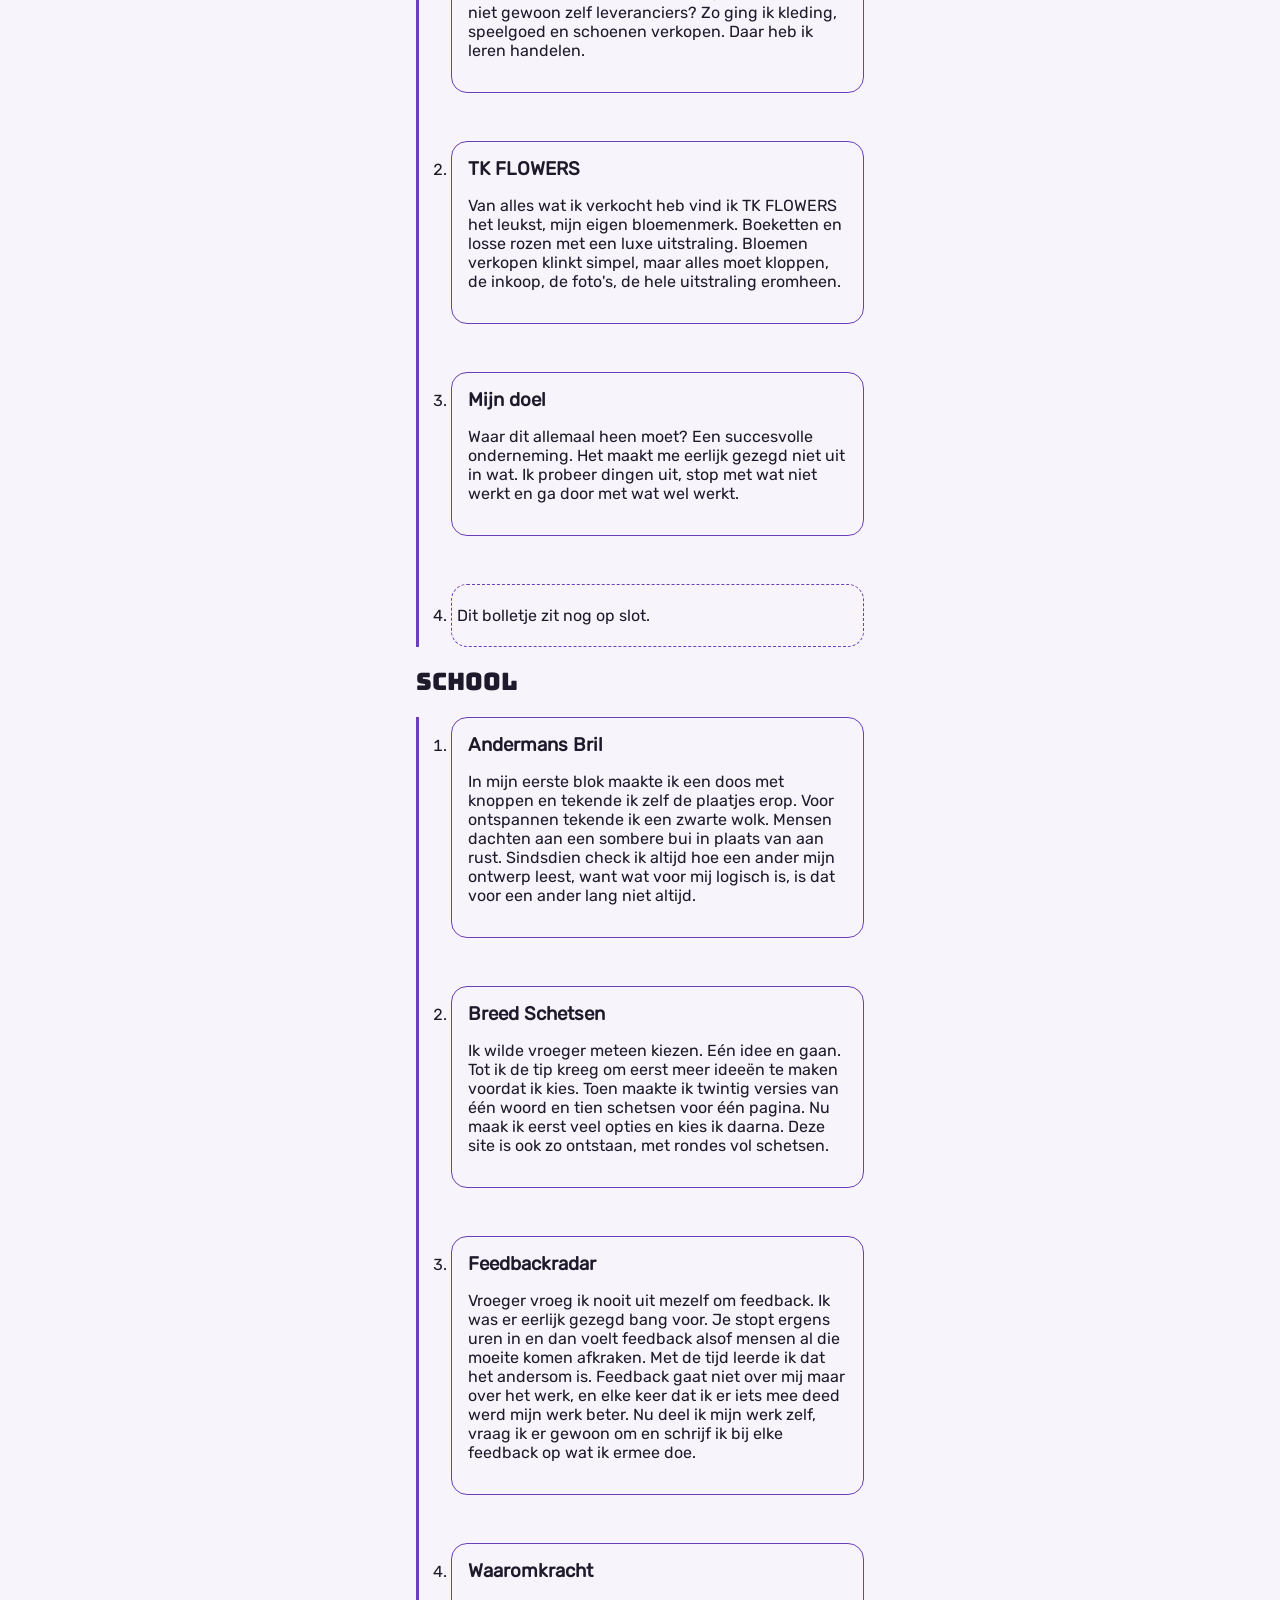
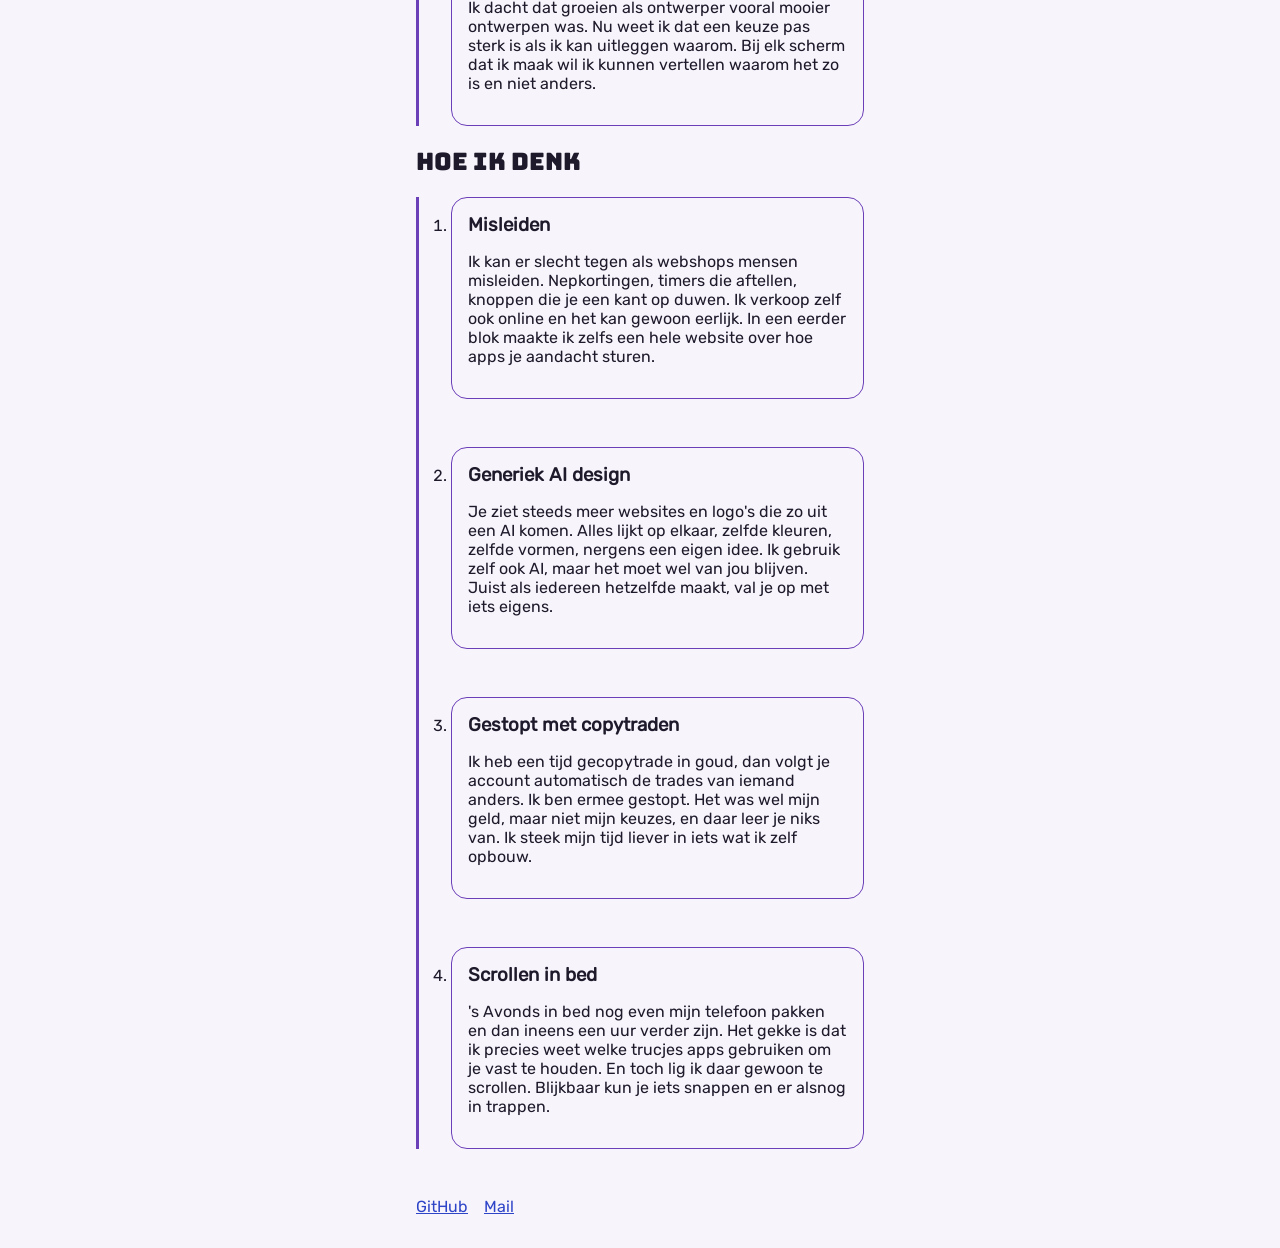
==== commit a11eb7ab: "tak hoe ik denk toegevoegd" ====
--- a/index.html
+++ b/index.html
@@ -163,6 +163,49 @@
           </li>
         </ol>
       </section>
+      <section>
+        <h2>Hoe ik denk</h2>
+        <ol>
+          <li>
+            <h3>Misleiden</h3>
+            <p>
+              Ik kan er slecht tegen als webshops mensen misleiden.
+              Nepkortingen, timers die aftellen, knoppen die je een kant op
+              duwen. Ik verkoop zelf ook online en het kan gewoon eerlijk. In
+              een eerder blok maakte ik zelfs een hele website over hoe apps je
+              aandacht sturen.
+            </p>
+          </li>
+          <li>
+            <h3>Generiek AI design</h3>
+            <p>
+              Je ziet steeds meer websites en logo's die zo uit een AI komen.
+              Alles lijkt op elkaar, zelfde kleuren, zelfde vormen, nergens een
+              eigen idee. Ik gebruik zelf ook AI, maar het moet wel van jou
+              blijven. Juist als iedereen hetzelfde maakt, val je op met iets
+              eigens.
+            </p>
+          </li>
+          <li>
+            <h3>Gestopt met copytraden</h3>
+            <p>
+              Ik heb een tijd gecopytrade in goud, dan volgt je account
+              automatisch de trades van iemand anders. Ik ben ermee gestopt. Het
+              was wel mijn geld, maar niet mijn keuzes, en daar leer je niks
+              van. Ik steek mijn tijd liever in iets wat ik zelf opbouw.
+            </p>
+          </li>
+          <li>
+            <h3>Scrollen in bed</h3>
+            <p>
+              's Avonds in bed nog even mijn telefoon pakken en dan ineens een
+              uur verder zijn. Het gekke is dat ik precies weet welke trucjes
+              apps gebruiken om je vast te houden. En toch lig ik daar gewoon te
+              scrollen. Blijkbaar kun je iets snappen en er alsnog in trappen.
+            </p>
+          </li>
+        </ol>
+      </section>
     </main>
 
     <footer>
